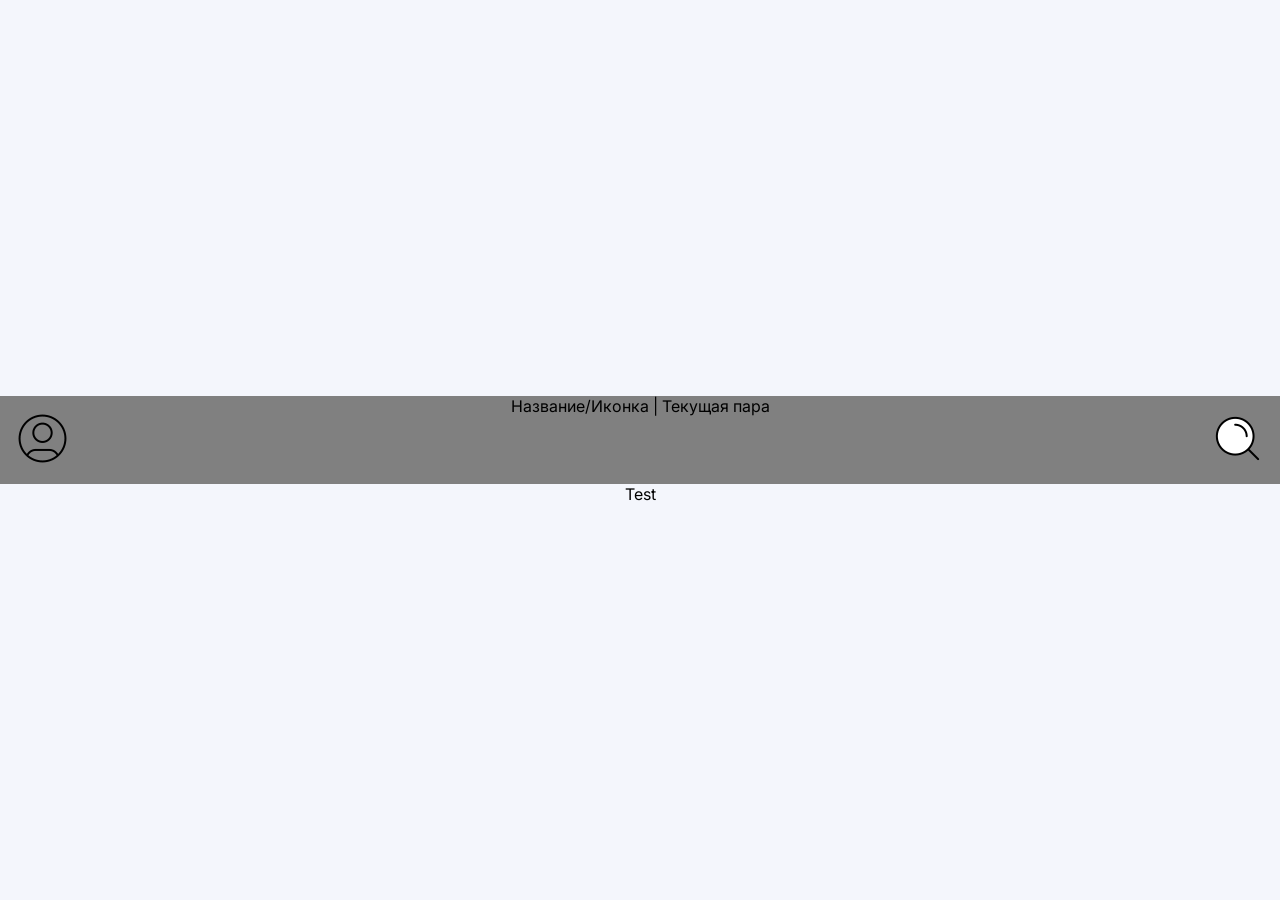
====  frontend/MainPage.html @ e4d9db2c "Main Page Menu v1" ====
<!DOCTYPE html>
<html lang="ru">

<head>
    <meta charset="UTF-8">
    <meta name="viewport" content="width=device-width, initial-scale=1.0, user-scalable=yes">
    <link rel="stylesheet" href="styles.css">
    <title>MathMech Rooms - Регистрация</title>
    <link
        href="https://fonts.googleapis.com/css2?family=Inter:opsz,wght@14..32,300;14..32,400;14..32,500;14..32,600;14..32,700;14..32,800&display=swap"
        rel="stylesheet">

    <link rel="stylesheet" href="https://cdnjs.cloudflare.com/ajax/libs/font-awesome/6.0.0-beta3/css/all.min.css">

    <link rel="stylesheet" href="MainPage.css">
</head>
<body>
    <div class="menu">
        <button class="user-button">
            <img src="icons/user.png" class="menu-icon user-icon">
        </button>
        <a>Название/Иконка | Текущая пара</a>
        <button class="search-button">
            <img src="icons/search.png" class="menu-icon search-icon">
        </button>
    </div>
    <div>Test</div>
</body>
----  frontend/styles.css ----
* {
    margin: 0;
    padding: 0;
    box-sizing: border-box;
}

body {
    font-family: 'Inter', sans-serif;
    background-color: #f4f6fc;
    /* light background like app-bg */
    min-height: 100vh;
    display: flex;
    align-items: center;
    justify-content: center;
    padding: 1rem;
}

/* card container */
.register-card {
    width: 100%;
    max-width: 450px;
    background-color: #ffffff;
    border-radius: 25px;
    box-shadow: 0 25px 45px -12px rgba(0, 0, 0, 0.25);
    overflow: hidden;
    transition: all 0.2s ease;
}

/* header area */
.card-header {
    padding: 2rem 2rem 1rem 2rem;
}

.back-button {
    display: inline-flex;
    align-items: center;
    gap: 0.5rem;
    background: none;
    border: none;
    font-size: 1rem;
    font-weight: 500;
    color: #1e2a3e;
    /* primary-dark */
    margin-bottom: 2rem;
    cursor: pointer;
    transition: opacity 0.2s;
    font-family: inherit;
}

.back-button i {
    font-size: 1.25rem;
}

.back-button:hover {
    opacity: 0.7;
}

h1 {
    font-size: 2.5rem;
    /* 4xl approx */
    font-weight: 800;
    letter-spacing: -0.02em;
    color: #1e2a3e;
    margin-bottom: 0.5rem;
}

.subtitle {
    font-size: 1.125rem;
    color: rgba(30, 42, 62, 0.6);
    font-weight: 400;
}

/* form area */
.register-form {
    padding: 0 2rem 2rem 2rem;
}

.form-group {
    margin-bottom: 1.5rem;
}

.input-label {
    display: block;
    font-weight: 700;
    font-size: 0.75rem;
    letter-spacing: 0.05em;
    text-transform: uppercase;
    color: #1e2a3e;
    margin-bottom: 0.5rem;
    margin-left: 0.25rem;
}

.input-wrapper {
    position: relative;
}

.input-icon {
    position: absolute;
    left: 1rem;
    top: 50%;
    transform: translateY(-50%);
    color: rgba(30, 42, 62, 0.4);
    transition: color 0.2s;
    pointer-events: none;
    font-size: 1.2rem;
}

.input-field {
    width: 100%;
    height: 55px;
    background-color: rgba(30, 42, 62, 0.04);
    border: 2px solid transparent;
    border-radius: 15px;
    padding: 0 1rem 0 3rem;
    font-size: 1rem;
    font-family: 'Inter', sans-serif;
    transition: all 0.2s;
    color: #1e2a3e;
    font-weight: 500;
}

.input-field:focus {
    outline: none;
    background-color: #ffffff;
    border-color: rgba(30, 42, 62, 0.15);
}

.input-field::placeholder {
    color: rgba(30, 42, 62, 0.3);
    font-weight: 400;
}

/* password toggle button */
.toggle-password {
    position: absolute;
    right: 1rem;
    top: 50%;
    transform: translateY(-50%);
    background: none;
    border: none;
    color: rgba(30, 42, 62, 0.4);
    cursor: pointer;
    font-size: 1.2rem;
    transition: color 0.2s;
    display: flex;
    align-items: center;
    justify-content: center;
}

.toggle-password:hover {
    color: #1e2a3e;
}

/* error alert */
.error-alert {
    display: flex;
    align-items: center;
    gap: 0.75rem;
    background-color: #ffefef;
    border: 1px solid #ffcdcd;
    border-radius: 12px;
    padding: 0.9rem 1rem;
    margin-bottom: 1.5rem;
    color: #c2410c;
}

.error-alert i {
    font-size: 1.2rem;
    flex-shrink: 0;
}

.error-alert span {
    font-size: 0.875rem;
    font-weight: 500;
    line-height: 1.4;
}

.hidden {
    display: none;
}

/* register button */
.register-btn {
    width: 100%;
    height: 60px;
    background-color: #1e2a3e;
    color: white;
    border: none;
    border-radius: 15px;
    font-size: 1.25rem;
    font-weight: 700;
    font-family: 'Inter', sans-serif;
    box-shadow: 0 8px 18px rgba(30, 42, 62, 0.2);
    cursor: pointer;
    transition: transform 0.15s, opacity 0.2s;
    margin-top: 0.75rem;
    margin-bottom: 1.5rem;
}

.register-btn:active {
    transform: scale(0.98);
}

.register-btn:disabled {
    opacity: 0.6;
    cursor: not-allowed;
    transform: none;
}

/* footer link */
.login-link {
    text-align: center;
    font-size: 0.875rem;
    color: rgba(30, 42, 62, 0.5);
}

.login-link a {
    color: #1e2a3e;
    font-weight: 700;
    text-decoration: none;
    cursor: pointer;
}

.login-link a:hover {
    text-decoration: underline;
}

/* spacing */
.space-y-4>*+* {
    margin-top: 1rem;
}

/* responsive */
@media (max-width: 480px) {
    .card-header {
        padding: 1.5rem 1.5rem 0.75rem 1.5rem;
    }

    .register-form {
        padding: 0 1.5rem 1.8rem 1.5rem;
    }

    h1 {
        font-size: 2rem;
    }

    .subtitle {
        font-size: 1rem;
    }
}
----  frontend/MainPage.css ----
body {
    font-family: 'Inter', sans-serif;
    background-color: #f4f6fc;
    /* light background like app-bg */
    min-height: 100vh;
    display: flex;
    padding: 0;
    margin: 0;
    flex-direction: column;
}

.menu{
    width: 100%;
    display: flex;
    justify-content: space-between;
    background-color: grey;

}

button{
    background: none;
    border: none;
}

button:active{
    transform: scale(0.95);
}

.menu-icon{
    width: 55px;
    margin: 15px; 
}
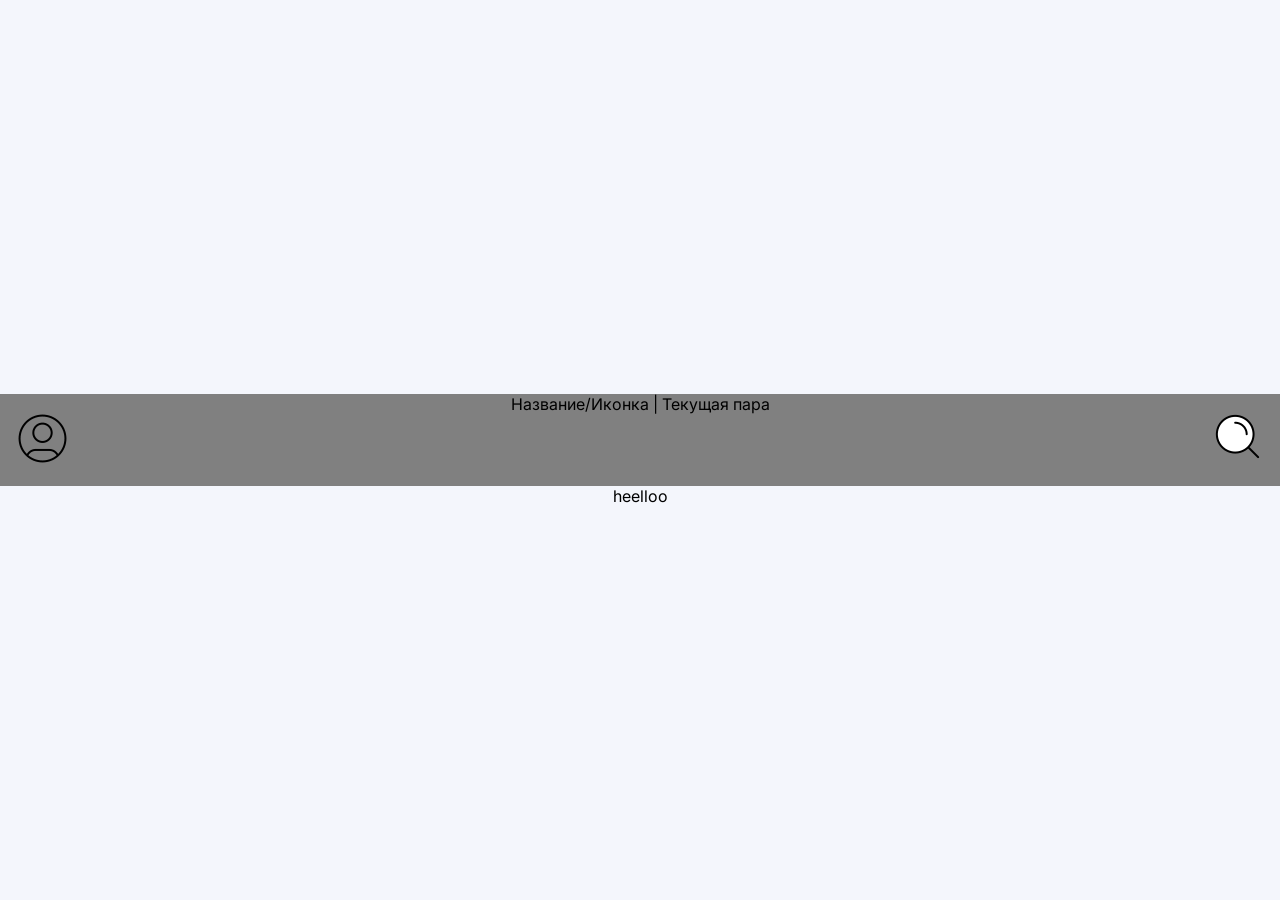
==== commit 85a08276: "First modal ready" ====
--- a/ frontend/MainPage.html
+++ b/ frontend/MainPage.html
@@ -14,15 +14,31 @@
 
     <link rel="stylesheet" href="MainPage.css">
 </head>
+
 <body>
     <div class="menu">
-        <button class="user-button">
+        <button id="openModalBtn" class="modal-btn user-button">
             <img src="icons/user.png" class="menu-icon user-icon">
         </button>
+        <div id="myModal" class="modal">
+            <div class="modal-content">
+                <span class="close">&times;</span>
+                <button class="myTable-btn">
+                    <img src="icons/list.png" class="modalIcon">
+                    Мое расписание</button>
+                <button class="addBron-btn">
+                    <img src="icons/add.png" class="modalIcon">
+                    Добавить бронь</button>
+                <button class="myBron-btn">
+                    <img src="icons/list.png" class="modalIcon">
+                    Мои брони</button>
+            </div>
+        </div>
         <a>Название/Иконка | Текущая пара</a>
         <button class="search-button">
             <img src="icons/search.png" class="menu-icon search-icon">
         </button>
     </div>
-    <div>Test</div>
+    <script src="Modalscript.js"></script>
+    <div>heelloo</div>
 </body>
--- a/ frontend/MainPage.css
+++ b/ frontend/MainPage.css
@@ -30,4 +30,136 @@
 .menu-icon{
     width: 55px;
     margin: 15px; 
-}+}
+
+
+/* Стили кнопки */
+.modal-btn {
+    color: white;
+    border: none;
+    font-size: 16px;
+    cursor: pointer;
+    transition: all 0.3s ease;
+
+}
+
+.modal-btn:hover {
+    transform: translateY(-2px);
+
+}
+
+/* Модальное окно (фон) */
+.modal {
+    display: none; /* Скрыто по умолчанию */
+    position: fixed;
+    z-index: 1000;
+    left: 0;
+    top: 0;
+    width: 100%;
+    height: 100%;
+    background-color: rgba(0,0,0,0.5);
+    backdrop-filter: blur(5px);
+    animation: fadeIn 0.3s ease;
+}
+
+button{
+    font-size: 28px;
+}
+
+/* Контент модального окна */
+.modal-content {
+    background-color: #fefefe;
+    display: flex;
+    flex-direction: column;
+    justify-content: flex-start;
+    align-items: flex-start;
+    margin: 5% auto;
+    padding: 2%;
+    width: 90%;
+    gap: 20px;
+    max-width: 500px;
+    border-radius: 12px;
+    box-shadow: 0 5px 30px rgba(0,0,0,0.3);
+    animation: slideIn 0.3s ease;
+    position: relative;
+}
+
+.modalIcon{
+    height: 30px;
+}
+
+/* Анимации */
+@keyframes fadeIn {
+    from { opacity: 0; }
+    to { opacity: 1; }
+}
+
+@keyframes slideIn {
+    from {
+        transform: translateY(-50px);
+        opacity: 0;
+    }
+    to {
+        transform: translateY(0);
+        opacity: 1;
+    }
+}
+
+
+
+
+/* Кнопка закрытия */
+.close {
+    position: absolute;
+    top: 20px;
+    right: 20px;
+    color: #aaa;
+    font-size: 28px;
+    font-weight: bold;
+    cursor: pointer;
+    transition: color 0.2s;
+}
+
+.close:hover {
+    color: #000;
+}
+
+/* Тело модального окна */
+.modal-body {
+    padding: 24px;
+}
+
+.modal-body p {
+    margin-bottom: 16px;
+    line-height: 1.5;
+    color: #666;
+}
+
+.modal-input {
+    width: 100%;
+    padding: 10px;
+    border: 1px solid #ddd;
+    border-radius: 6px;
+    font-size: 14px;
+    margin-top: 10px;
+}
+
+
+
+
+/* Адаптивность */
+@media (max-width: 600px) {
+    .modal-content {
+        width: 95%;
+        margin: 10% auto;
+    }
+    
+    .modal-header h2 {
+        font-size: 18px;
+    }
+    
+    .modal-body p {
+        font-size: 14px;
+    }
+}
+
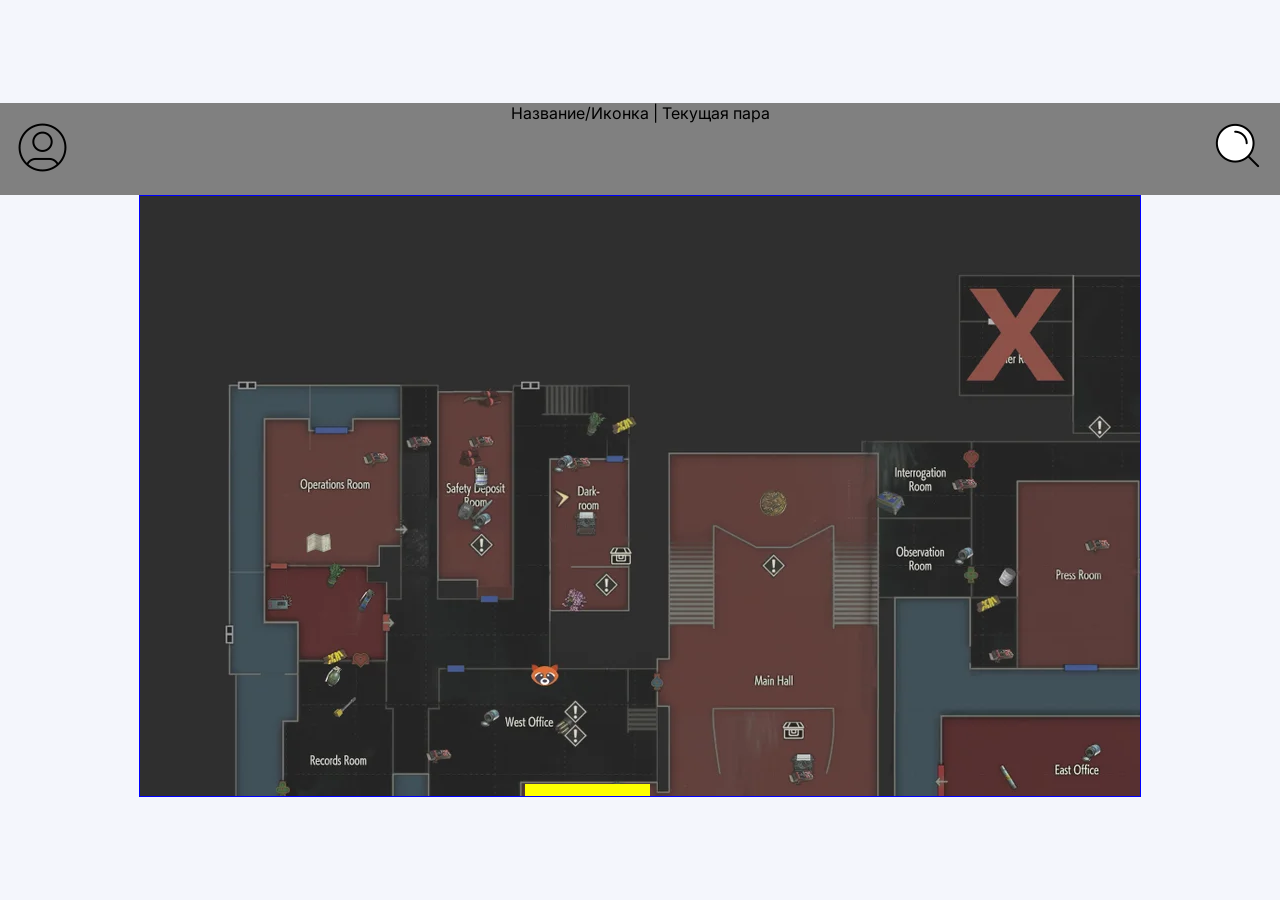
==== commit faa8b6c6: "First modal on map" ====
--- a/ frontend/MainPage.html
+++ b/ frontend/MainPage.html
@@ -40,5 +40,14 @@
         </button>
     </div>
     <script src="Modalscript.js"></script>
-    <div>heelloo</div>
+    <canvas id="c" class="container h-75" width="1000px" height="600px" style="border: solid 1px blue"></canvas>
+    <div id="myModalRoom" class="modal">
+            <div class="modal-content">
+                <span class="close">&times;</span>
+                <div class="cabinet">Кабинет 622а</div>
+                <div class="time">Пара: 9:00 - 10:30</div>
+                <button class="makeBron">Ну пусть забронировать</button>
+            </div>
+        </div>
+    <script src="map.js" defer></script>
 </body>
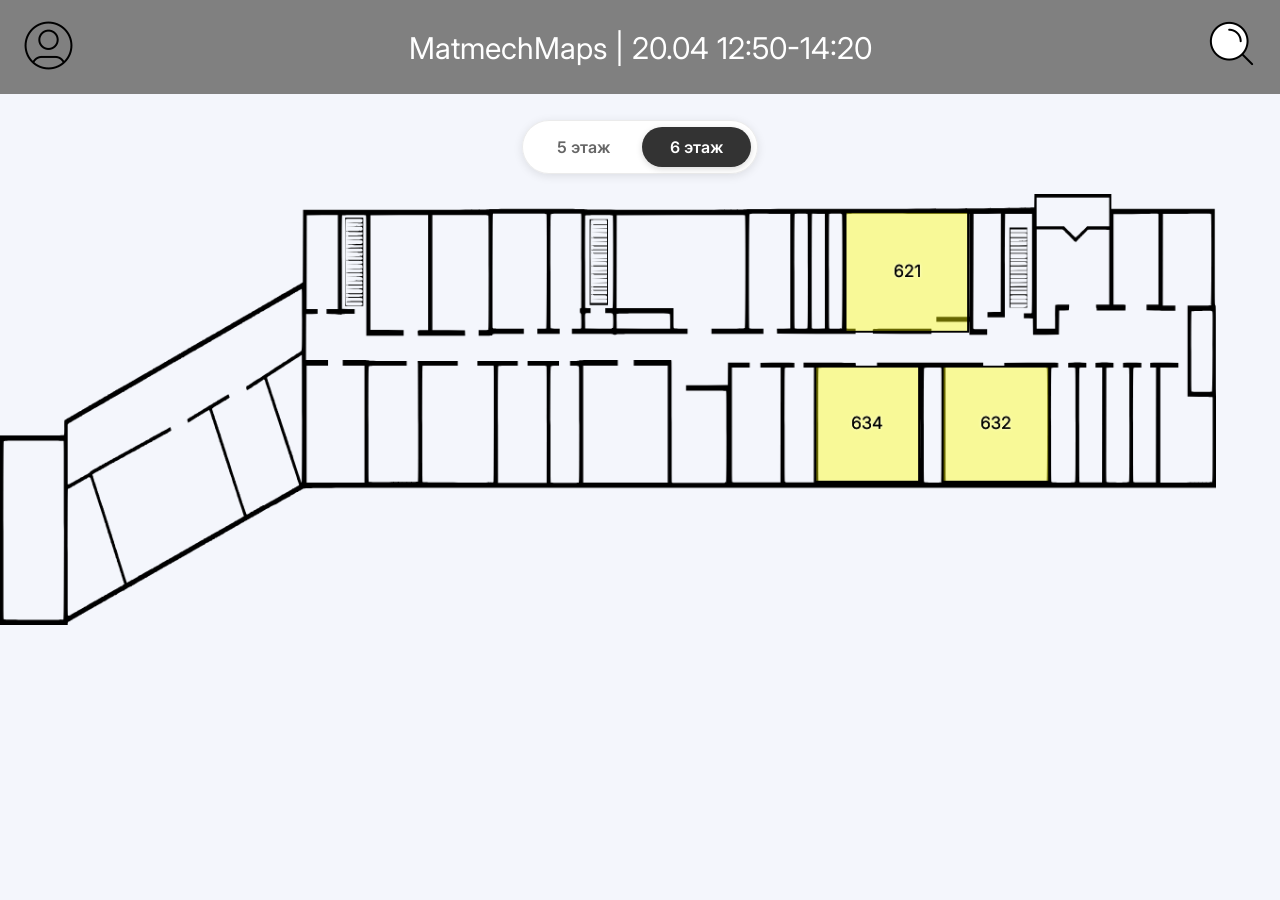
==== commit 306f4f8f: "Basic real map" ====
--- a/ frontend/MainPage.html
+++ b/ frontend/MainPage.html
@@ -4,7 +4,8 @@
 <head>
     <meta charset="UTF-8">
     <meta name="viewport" content="width=device-width, initial-scale=1.0, user-scalable=yes">
-    <link rel="stylesheet" href="styles.css">
+    <link rel="stylesheet" href="MainPage.css">
+
     <title>MathMech Rooms - Регистрация</title>
     <link
         href="https://fonts.googleapis.com/css2?family=Inter:opsz,wght@14..32,300;14..32,400;14..32,500;14..32,600;14..32,700;14..32,800&display=swap"
@@ -12,7 +13,7 @@
 
     <link rel="stylesheet" href="https://cdnjs.cloudflare.com/ajax/libs/font-awesome/6.0.0-beta3/css/all.min.css">
 
-    <link rel="stylesheet" href="MainPage.css">
+
 </head>
 
 <body>
@@ -20,7 +21,7 @@
         <button id="openModalBtn" class="modal-btn user-button">
             <img src="icons/user.png" class="menu-icon user-icon">
         </button>
-        <div id="myModal" class="modal">
+        <div id="myModal" class="modal modalUser">
             <div class="modal-content">
                 <span class="close">&times;</span>
                 <button class="myTable-btn">
@@ -34,20 +35,47 @@
                     Мои брони</button>
             </div>
         </div>
-        <a>Название/Иконка | Текущая пара</a>
+        <a class="menuTime">MatmechMaps | 20.04 12:50-14:20</a>
         <button class="search-button">
             <img src="icons/search.png" class="menu-icon search-icon">
         </button>
     </div>
     <script src="Modalscript.js"></script>
-    <canvas id="c" class="container h-75" width="1000px" height="600px" style="border: solid 1px blue"></canvas>
+    <div class="floor-switcher">
+        <button class="floor-btn floor-5" data-floor="5">5 этаж</button>
+        <button class="floor-btn floor-6 active" data-floor="6">6 этаж</button>
+    </div>
+    <div class="map">
+        <canvas id="c" class="container map-canvas" height="600px"></canvas>
+    </div>
     <div id="myModalRoom" class="modal">
-            <div class="modal-content">
-                <span class="close">&times;</span>
-                <div class="cabinet">Кабинет 622а</div>
-                <div class="time">Пара: 9:00 - 10:30</div>
-                <button class="makeBron">Ну пусть забронировать</button>
+        <div class="modal-content">
+            <span class="close">&times;</span>
+
+            <div class="cabinet">Кабинет 621</div>
+
+            <div class="date-field">
+                <label>Дата:</label>
+                <input type="date" id="bookingDate" value="2026-04-13">
+                <span class="weekday">(пн)</span>
             </div>
+
+            <div class="time-field">
+                <label>Пара:</label>
+                <div class="time-select">
+                    <select id="bookingTime">
+                        <option value="9:00-10:30">9:00 - 10:30</option>
+                        <option value="10:40-12:10">10:40 - 12:10</option>
+                        <option value="12:20-13:50">12:50 - 14:20</option>
+                        <option value="14:00-15:30">14:30 - 16:00</option>
+                        <option value="15:40-17:10">16:10 - 17:40</option>
+                        <option value="17:20-18:50">17:50 - 19:20</option>
+                    </select>
+                </div>
+            </div>
+
+            <button class="makeBron">Забронировать</button>
         </div>
+    </div>
     <script src="map.js" defer></script>
 </body>
--- a/ frontend/MainPage.css
+++ b/ frontend/MainPage.css
@@ -18,6 +18,12 @@
 
 }
 
+.menuTime{
+    margin-top: 30px;   
+    font-size: 30px;
+    color: white;
+}
+
 button{
     background: none;
     border: none;
@@ -30,6 +36,15 @@
 .menu-icon{
     width: 55px;
     margin: 15px; 
+}
+
+.map{
+    display: flex;
+    width: 95%;
+}
+
+.map-canvas{
+    justify-content: center;
 }
 
 
@@ -163,3 +178,238 @@
     }
 }
 
+/* Модальное окно комнаты - стиль из Figma */
+#myModalRoom .modal-content {
+    position: fixed;
+    width: 320px;
+    min-height: 380px;
+    left: 50%;
+    top: 50%;
+    transform: translate(-50%, -50%);
+    margin: 0;
+    padding: 25px 20px;
+    
+    background: #FFFFFF;
+    border: 2px solid #000000;
+    border-radius: 30px;
+    
+    display: flex;
+    flex-direction: column;
+    align-items: flex-start;
+    gap: 18px;
+    
+    animation: none;
+    box-shadow: none;
+}
+
+/* Затемнение фона */
+#myModalRoom {
+    background-color: rgba(0, 0, 0, 0.5);
+}
+
+/* Кнопка закрытия */
+#myModalRoom .close {
+    position: absolute;
+    top: 15px;
+    right: 20px;
+    font-size: 28px;
+    font-weight: bold;
+    color: #000;
+    cursor: pointer;
+    transition: 0.2s;
+    z-index: 10;
+}
+
+#myModalRoom .close:hover {
+    color: #666;
+}
+
+/* Название кабинета */
+#myModalRoom .cabinet {
+    font-family: 'Inter', sans-serif;
+    font-style: normal;
+    font-weight: 700;
+    font-size: 28px;
+    line-height: 34px;
+    text-align: center;
+    width: 100%;
+    color: #000000;
+    margin: 0 0 10px 0;
+    padding: 0;
+}
+
+/* Поля ввода */
+.date-field, .time-field {
+    width: 100%;
+    display: flex;
+    flex-direction: column;
+    gap: 8px;
+}
+
+.date-field label, .time-field label {
+    font-family: 'Inter', sans-serif;
+    font-weight: 500;
+    font-size: 14px;
+    color: #666;
+    letter-spacing: 0.5px;
+}
+
+.date-field input {
+    width: 90%;
+    padding: 12px 15px;
+    font-family: 'Inter', sans-serif;
+    font-size: 16px;
+    border: 1.5px solid #e0e0e0;
+    border-radius: 12px;
+    background: #f8f8f8;
+    transition: all 0.2s;
+    cursor: pointer;
+}
+
+.date-field input:focus {
+    outline: none;
+    border-color: #000;
+    background: #fff;
+}
+
+.weekday {
+    font-family: 'Inter', sans-serif;
+    font-size: 13px;
+    color: #888;
+    margin-top: 5px;
+    display: inline-block;
+}
+
+.map{
+    width: 95%;
+}
+
+.time-field select {
+    width: 100%;
+    padding: 12px 15px;
+    font-family: 'Inter', sans-serif;
+    font-size: 16px;
+    border: 1.5px solid #e0e0e0;
+    border-radius: 12px;
+    background: #f8f8f8;
+    cursor: pointer;
+    transition: all 0.2s;
+}
+
+.time-field select:focus {
+    outline: none;
+    border-color: #000;
+    background: #fff;
+}
+
+/* Кнопка бронирования */
+#myModalRoom .makeBron {
+    width: 100%;
+    background: #000000;
+    border: none;
+    border-radius: 30px;
+    
+    font-family: 'Inter', sans-serif;
+    font-style: normal;
+    font-weight: 600;
+    font-size: 18px;
+    line-height: 22px;
+    text-align: center;
+    color: #FFFFFF;
+    
+    padding: 14px 20px;
+    cursor: pointer;
+    transition: all 0.2s ease;
+    margin-top: 15px;
+}
+
+#myModalRoom .makeBron:hover {
+    background: #333333;
+    transform: scale(1.02);
+}
+
+#myModalRoom .makeBron:active {
+    transform: scale(0.98);
+}
+
+/* Адаптив для мобильных */
+@media (max-width: 600px) {
+    #myModalRoom .modal-content {
+        width: 90%;
+        min-height: auto;
+        padding: 20px;
+    }
+    
+    #myModalRoom .cabinet {
+        font-size: 24px;
+    }
+}
+
+
+/* Переключатель этажей */
+.floor-switcher {
+    position: fixed;
+    top: 120px;
+    left: 50%;
+    transform: translateX(-50%);
+    z-index: 1000;
+    
+    display: flex;
+    background: rgba(255, 255, 255, 0.95);
+    backdrop-filter: blur(10px);
+    border-radius: 60px;
+    padding: 6px;
+    gap: 4px;
+    
+    box-shadow: 0 2px 10px rgba(0, 0, 0, 0.1);
+    border: 1px solid rgba(0, 0, 0, 0.08);
+}
+
+.floor-btn {
+    padding: 10px 28px;
+    font-family: 'Inter', sans-serif;
+    font-size: 16px;
+    font-weight: 600;
+    border: none;
+    border-radius: 50px;
+    cursor: pointer;
+    transition: all 0.2s ease;
+    
+    background: transparent;
+    color: #666;
+}
+
+.floor-btn.active {
+    background: #333333;
+    color: white;
+    box-shadow: 0 2px 6px rgba(0, 0, 0, 0.15);
+}
+
+.floor-btn:not(.active):hover {
+    background: #e0e0e0;
+    color: #333;
+}
+
+.container{
+    margin-top: 100px;
+}
+
+/* Адаптив для мобильных */
+@media (max-width: 768px) {
+    .floor-switcher {
+        top: 75px;
+        padding: 4px;
+    }
+    
+    .floor-btn {
+        padding: 6px 18px;
+        font-size: 14px;
+    }
+}
+
+@media (max-width: 480px) {
+    .floor-btn {
+        padding: 5px 14px;
+        font-size: 12px;
+    }
+}
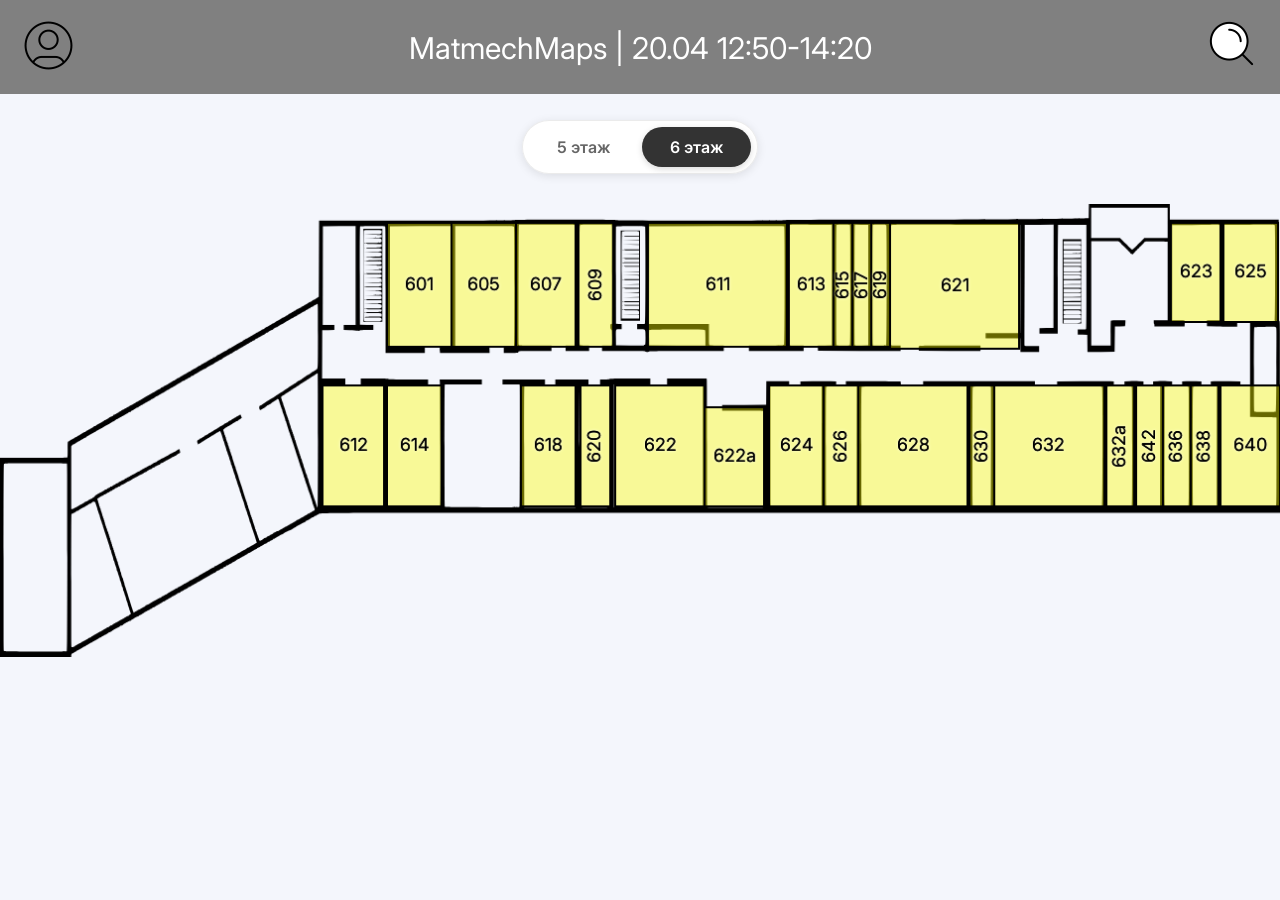
==== commit 94754421: "map 6 floor done" ====
--- a/ frontend/MainPage.html
+++ b/ frontend/MainPage.html
@@ -23,7 +23,6 @@
         </button>
         <div id="myModal" class="modal modalUser">
             <div class="modal-content">
-                <span class="close">&times;</span>
                 <button class="myTable-btn">
                     <img src="icons/list.png" class="modalIcon">
                     Мое расписание</button>
@@ -41,16 +40,18 @@
         </button>
     </div>
     <script src="Modalscript.js"></script>
-    <div class="floor-switcher">
-        <button class="floor-btn floor-5" data-floor="5">5 этаж</button>
-        <button class="floor-btn floor-6 active" data-floor="6">6 этаж</button>
-    </div>
+
     <div class="map">
+        <div class="floor-switcher">
+            <button class="floor-btn floor-5" data-floor="5">5 этаж</button>
+            <button class="floor-btn floor-6 active" data-floor="6">6 этаж</button>
+        </div>
         <canvas id="c" class="container map-canvas" height="600px"></canvas>
     </div>
+
+
     <div id="myModalRoom" class="modal">
         <div class="modal-content">
-            <span class="close">&times;</span>
 
             <div class="cabinet">Кабинет 621</div>
 
--- a/ frontend/MainPage.css
+++ b/ frontend/MainPage.css
@@ -40,11 +40,11 @@
 
 .map{
     display: flex;
-    width: 95%;
+    justify-content: center;
 }
 
 .map-canvas{
-    justify-content: center;
+    padding: 10px;
 }
 
 
@@ -280,10 +280,6 @@
     display: inline-block;
 }
 
-.map{
-    width: 95%;
-}
-
 .time-field select {
     width: 100%;
     padding: 12px 15px;
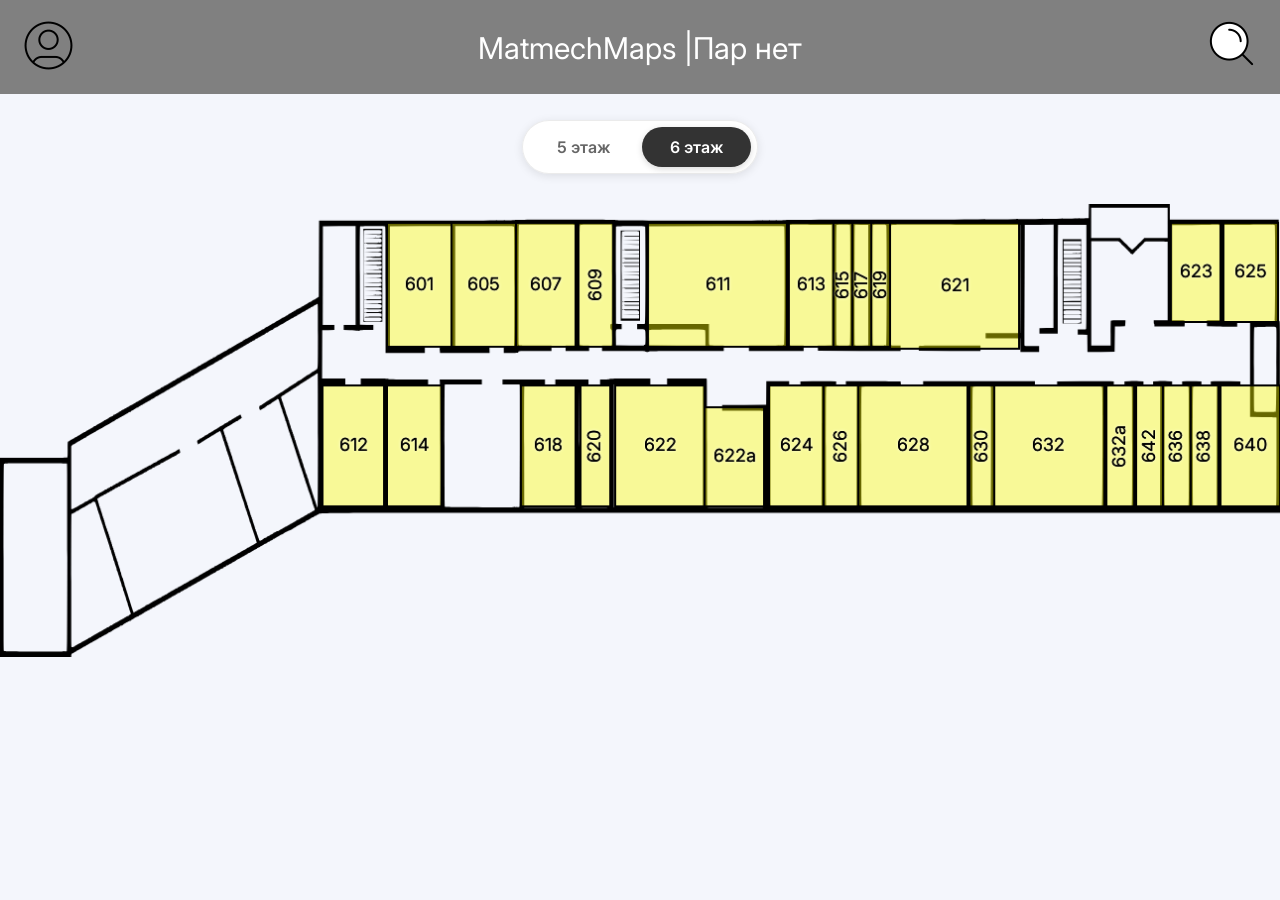
==== commit 71a487c5: "time works fine" ====
--- a/ frontend/MainPage.html
+++ b/ frontend/MainPage.html
@@ -6,7 +6,7 @@
     <meta name="viewport" content="width=device-width, initial-scale=1.0, user-scalable=yes">
     <link rel="stylesheet" href="MainPage.css">
 
-    <title>MathMech Rooms - Регистрация</title>
+    <title>MathMech Rooms</title>
     <link
         href="https://fonts.googleapis.com/css2?family=Inter:opsz,wght@14..32,300;14..32,400;14..32,500;14..32,600;14..32,700;14..32,800&display=swap"
         rel="stylesheet">
@@ -34,7 +34,8 @@
                     Мои брони</button>
             </div>
         </div>
-        <a class="menuTime">MatmechMaps | 20.04 12:50-14:20</a>
+        <a class="menuTime">MatmechMaps |        
+            <div id="current-schedule"> Загрузка...</div></a>
         <button class="search-button">
             <img src="icons/search.png" class="menu-icon search-icon">
         </button>
@@ -79,4 +80,5 @@
         </div>
     </div>
     <script src="map.js" defer></script>
+    <script src="time.js" defer></script>
 </body>
--- a/ frontend/MainPage.css
+++ b/ frontend/MainPage.css
@@ -22,6 +22,8 @@
     margin-top: 30px;   
     font-size: 30px;
     color: white;
+    display: flex;
+    flex-direction: row;
 }
 
 button{
